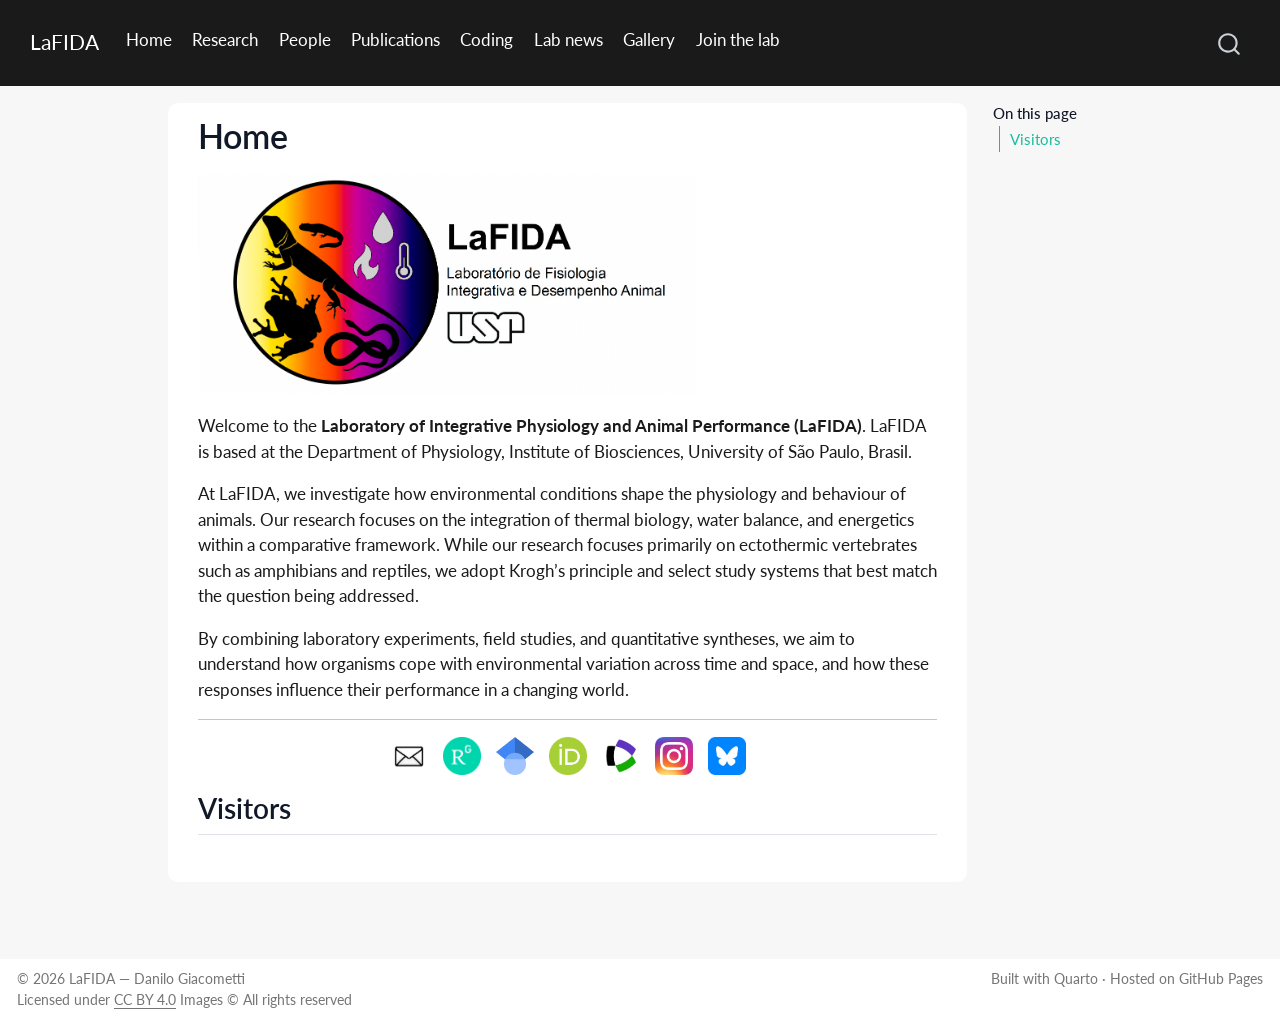
==== docs/index.html @ 8610ef66 "Initial LaFIDA website" ====
<!DOCTYPE html>
<html xmlns="http://www.w3.org/1999/xhtml" lang="en" xml:lang="en"><head>

<meta charset="utf-8">
<meta name="generator" content="quarto-1.9.38">

<meta name="viewport" content="width=device-width, initial-scale=1.0, user-scalable=yes">


<title>Home – LaFIDA</title>
<style>
/* Default styles provided by pandoc.
** See https://pandoc.org/MANUAL.html#variables-for-html for config info.
*/
code{white-space: pre-wrap;}
span.smallcaps{font-variant: small-caps;}
div.columns{display: flex; gap: min(4vw, 1.5em);}
div.column{flex: auto; overflow-x: auto;}
div.hanging-indent{margin-left: 1.5em; text-indent: -1.5em;}
ul.task-list{list-style: none;}
ul.task-list li input[type="checkbox"] {
  width: 0.8em;
  margin: 0 0.8em 0.2em -1em; /* quarto-specific, see https://github.com/quarto-dev/quarto-cli/issues/4556 */ 
  vertical-align: middle;
}
</style>


<script src="site_libs/quarto-nav/quarto-nav.js"></script>
<script src="site_libs/quarto-nav/headroom.min.js"></script>
<script src="site_libs/clipboard/clipboard.min.js"></script>
<script src="site_libs/quarto-search/autocomplete.umd.js"></script>
<script src="site_libs/quarto-search/fuse.min.js"></script>
<script src="site_libs/quarto-search/quarto-search.js"></script>
<meta name="quarto:offset" content="./">
<script src="site_libs/quarto-html/quarto.js" type="module"></script>
<script src="site_libs/quarto-html/tabsets/tabsets.js" type="module"></script>
<script src="site_libs/quarto-html/popper.min.js"></script>
<script src="site_libs/quarto-html/tippy.umd.min.js"></script>
<script src="site_libs/quarto-html/anchor.min.js"></script>
<link href="site_libs/quarto-html/tippy.css" rel="stylesheet">
<link href="site_libs/quarto-html/quarto-syntax-highlighting-15634bcf2e68342d4ad2dfa704d543f6.css" rel="stylesheet" id="quarto-text-highlighting-styles">
<script src="site_libs/bootstrap/bootstrap.min.js"></script>
<link href="site_libs/bootstrap/bootstrap-icons.css" rel="stylesheet">
<link href="site_libs/bootstrap/bootstrap-6033a600180109c3731f6a886c29932c.min.css" rel="stylesheet" append-hash="true" id="quarto-bootstrap" data-mode="light">
<script id="quarto-search-options" type="application/json">{
  "location": "navbar",
  "copy-button": false,
  "collapse-after": 3,
  "panel-placement": "end",
  "type": "overlay",
  "limit": 50,
  "keyboard-shortcut": [
    "f",
    "/",
    "s"
  ],
  "show-item-context": false,
  "language": {
    "search-no-results-text": "No results",
    "search-matching-documents-text": "matching documents",
    "search-copy-link-title": "Copy link to search",
    "search-hide-matches-text": "Hide additional matches",
    "search-more-match-text": "more match in this document",
    "search-more-matches-text": "more matches in this document",
    "search-clear-button-title": "Clear",
    "search-text-placeholder": "",
    "search-detached-cancel-button-title": "Cancel",
    "search-submit-button-title": "Submit",
    "search-label": "Search"
  }
}</script>


<link rel="stylesheet" href="styles.css">
</head>

<body class="nav-fixed quarto-light">

<div id="quarto-search-results"></div>
  <header id="quarto-header" class="headroom fixed-top">
    <nav class="navbar navbar-expand-lg " data-bs-theme="dark">
      <div class="navbar-container container-fluid">
      <div class="navbar-brand-container mx-auto">
    <a class="navbar-brand" href="./index.html">
    <span class="navbar-title">LaFIDA</span>
    </a>
  </div>
            <div id="quarto-search" class="" title="Search"></div>
          <button class="navbar-toggler" type="button" data-bs-toggle="collapse" data-bs-target="#navbarCollapse" aria-controls="navbarCollapse" role="menu" aria-expanded="false" aria-label="Toggle navigation" onclick="if (window.quartoToggleHeadroom) { window.quartoToggleHeadroom(); }">
  <span class="navbar-toggler-icon"></span>
</button>
          <div class="collapse navbar-collapse" id="navbarCollapse">
            <ul class="navbar-nav navbar-nav-scroll me-auto">
  <li class="nav-item">
    <a class="nav-link active" href="./index.html" aria-current="page"> 
<span class="menu-text">Home</span></a>
  </li>  
  <li class="nav-item">
    <a class="nav-link" href="./research.html"> 
<span class="menu-text">Research</span></a>
  </li>  
  <li class="nav-item">
    <a class="nav-link" href="./people.html"> 
<span class="menu-text">People</span></a>
  </li>  
  <li class="nav-item">
    <a class="nav-link" href="./publications.html"> 
<span class="menu-text">Publications</span></a>
  </li>  
  <li class="nav-item">
    <a class="nav-link" href="./coding.html"> 
<span class="menu-text">Coding</span></a>
  </li>  
  <li class="nav-item">
    <a class="nav-link" href="./news.html"> 
<span class="menu-text">Lab news</span></a>
  </li>  
  <li class="nav-item">
    <a class="nav-link" href="./gallery.html"> 
<span class="menu-text">Gallery</span></a>
  </li>  
  <li class="nav-item">
    <a class="nav-link" href="./opportunities.html"> 
<span class="menu-text">Join the lab</span></a>
  </li>  
</ul>
          </div> <!-- /navcollapse -->
            <div class="quarto-navbar-tools">
</div>
      </div> <!-- /container-fluid -->
    </nav>
</header>
<!-- content -->
<div id="quarto-content" class="quarto-container page-columns page-rows-contents page-layout-article page-navbar">
<!-- sidebar -->
<!-- margin-sidebar -->
    <div id="quarto-margin-sidebar" class="sidebar margin-sidebar">
        <nav id="TOC" role="doc-toc" class="toc-active">
    <h2 id="toc-title">On this page</h2>
   
  <ul>
  <li><a href="#visitors" id="toc-visitors" class="nav-link active" data-scroll-target="#visitors">Visitors</a></li>
  </ul>
</nav>
    </div>
<!-- main -->
<main class="content" id="quarto-document-content">

<header id="title-block-header" class="quarto-title-block default">
<div class="quarto-title">
<h1 class="title">Home</h1>
</div>



<div class="quarto-title-meta">

    
  
    
  </div>
  


</header>


<p><img src="images/Logo hor.png" class="img-fluid" width="500"></p>
<p>Welcome to the <strong>Laboratory of Integrative Physiology and Animal Performance (LaFIDA)</strong>. LaFIDA is based at the Department of Physiology, Institute of Biosciences, University of São Paulo, Brasil.</p>
<p>At LaFIDA, we investigate how environmental conditions shape the physiology and behaviour of animals. Our research focuses on the integration of thermal biology, water balance, and energetics within a comparative framework. While our research focuses primarily on ectothermic vertebrates such as amphibians and reptiles, we adopt Krogh’s principle and select study systems that best match the question being addressed.</p>
<p>By combining laboratory experiments, field studies, and quantitative syntheses, we aim to understand how organisms cope with environmental variation across time and space, and how these responses influence their performance in a changing world.</p>
<hr>
<div class="social-icons">
<p><a href="mailto:dgiacometti@usp.br" target="_blank"> <img src="images/email.png"> </a></p>
<p><a href="https://www.researchgate.net/profile/Danilo_Giacometti" target="_blank"> <img src="images/researchgate.png"> </a></p>
<p><a href="https://scholar.google.com.br/citations?user=ECFZU4kAAAAJ&amp;hl=en" target="_blank"> <img src="images/googlescholar.png"> </a></p>
<p><a href="https://orcid.org/0000-0002-3882-000X" target="_blank"> <img src="images/orcid.png"> </a></p>
<p><a href="https://www.webofscience.com/wos/author/record/B-7499-2019" target="_blank"> <img src="images/webofscience.png"> </a></p>
<p><a href="https://www.instagram.com/lafida_usp" target="_blank"> <img src="images/instagram.png"> </a></p>
<p><a href="https://bsky.app/profile/giacometti.bsky.social" target="_blank"> <img src="images/bluesky.png"> </a></p>
</div>
<section id="visitors" class="level2">
<h2 class="anchored" data-anchor-id="visitors">Visitors</h2>
<div style="text-align: center; margin-top: 10px;">
<script type="text/javascript" id="mapmyvisitors" src="//mapmyvisitors.com/map.js?d=pg2UcoHnraZ67djY5p59Sn_5vMjdh8iBuMuGF35Wbc8&amp;cl=ffffff&amp;w=a">
  </script>
</div>


</section>

</main> <!-- /main -->
<script id="quarto-html-after-body" type="application/javascript">
  window.document.addEventListener("DOMContentLoaded", function (event) {
    const icon = "";
    const anchorJS = new window.AnchorJS();
    anchorJS.options = {
      placement: 'right',
      icon: icon
    };
    anchorJS.add('.anchored');
    const isCodeAnnotation = (el) => {
      for (const clz of el.classList) {
        if (clz.startsWith('code-annotation-')) {                     
          return true;
        }
      }
      return false;
    }
    const onCopySuccess = function(e) {
      // button target
      const button = e.trigger;
      // don't keep focus
      button.blur();
      // flash "checked"
      button.classList.add('code-copy-button-checked');
      var currentTitle = button.getAttribute("title");
      button.setAttribute("title", "Copied!");
      let tooltip;
      if (window.bootstrap) {
        button.setAttribute("data-bs-toggle", "tooltip");
        button.setAttribute("data-bs-placement", "left");
        button.setAttribute("data-bs-title", "Copied!");
        tooltip = new bootstrap.Tooltip(button, 
          { trigger: "manual", 
            customClass: "code-copy-button-tooltip",
            offset: [0, -8]});
        tooltip.show();    
      }
      setTimeout(function() {
        if (tooltip) {
          tooltip.hide();
          button.removeAttribute("data-bs-title");
          button.removeAttribute("data-bs-toggle");
          button.removeAttribute("data-bs-placement");
        }
        button.setAttribute("title", currentTitle);
        button.classList.remove('code-copy-button-checked');
      }, 1000);
      // clear code selection
      e.clearSelection();
    }
    const getTextToCopy = function(trigger) {
      const outerScaffold = trigger.parentElement.cloneNode(true);
      const codeEl = outerScaffold.querySelector('code');
      for (const childEl of codeEl.children) {
        if (isCodeAnnotation(childEl)) {
          childEl.remove();
        }
      }
      return codeEl.innerText;
    }
    const clipboard = new window.ClipboardJS('.code-copy-button:not([data-in-quarto-modal])', {
      text: getTextToCopy
    });
    clipboard.on('success', onCopySuccess);
    if (window.document.getElementById('quarto-embedded-source-code-modal')) {
      const clipboardModal = new window.ClipboardJS('.code-copy-button[data-in-quarto-modal]', {
        text: getTextToCopy,
        container: window.document.getElementById('quarto-embedded-source-code-modal')
      });
      clipboardModal.on('success', onCopySuccess);
    }
      var localhostRegex = new RegExp(/^(?:http|https):\/\/localhost\:?[0-9]*\//);
      var mailtoRegex = new RegExp(/^mailto:/);
        var filterRegex = new RegExp('/' + window.location.host + '/');
      var isInternal = (href) => {
          return filterRegex.test(href) || localhostRegex.test(href) || mailtoRegex.test(href);
      }
      // Inspect non-navigation links and adorn them if external
     var links = window.document.querySelectorAll('a[href]:not(.nav-link):not(.navbar-brand):not(.toc-action):not(.sidebar-link):not(.sidebar-item-toggle):not(.pagination-link):not(.no-external):not([aria-hidden]):not(.dropdown-item):not(.quarto-navigation-tool):not(.about-link)');
      for (var i=0; i<links.length; i++) {
        const link = links[i];
        if (!isInternal(link.href)) {
          // undo the damage that might have been done by quarto-nav.js in the case of
          // links that we want to consider external
          if (link.dataset.originalHref !== undefined) {
            link.href = link.dataset.originalHref;
          }
        }
      }
    function tippyHover(el, contentFn, onTriggerFn, onUntriggerFn) {
      const config = {
        allowHTML: true,
        maxWidth: 500,
        delay: 100,
        arrow: false,
        appendTo: function(el) {
            return el.parentElement;
        },
        interactive: true,
        interactiveBorder: 10,
        theme: 'quarto',
        placement: 'bottom-start',
      };
      if (contentFn) {
        config.content = contentFn;
      }
      if (onTriggerFn) {
        config.onTrigger = onTriggerFn;
      }
      if (onUntriggerFn) {
        config.onUntrigger = onUntriggerFn;
      }
      window.tippy(el, config); 
    }
    const noterefs = window.document.querySelectorAll('a[role="doc-noteref"]');
    for (var i=0; i<noterefs.length; i++) {
      const ref = noterefs[i];
      tippyHover(ref, function() {
        // use id or data attribute instead here
        let href = ref.getAttribute('data-footnote-href') || ref.getAttribute('href');
        try { href = new URL(href).hash; } catch {}
        const id = href.replace(/^#\/?/, "");
        const note = window.document.getElementById(id);
        if (note) {
          return note.innerHTML;
        } else {
          return "";
        }
      });
    }
    const xrefs = window.document.querySelectorAll('a.quarto-xref');
    const processXRef = (id, note) => {
      // Strip column container classes
      const stripColumnClz = (el) => {
        el.classList.remove("page-full", "page-columns");
        if (el.children) {
          for (const child of el.children) {
            stripColumnClz(child);
          }
        }
      }
      stripColumnClz(note)
      if (id === null || id.startsWith('sec-')) {
        // Special case sections, only their first couple elements
        const container = document.createElement("div");
        if (note.children && note.children.length > 2) {
          container.appendChild(note.children[0].cloneNode(true));
          for (let i = 1; i < note.children.length; i++) {
            const child = note.children[i];
            if (child.tagName === "P" && child.innerText === "") {
              continue;
            } else {
              container.appendChild(child.cloneNode(true));
              break;
            }
          }
          if (window.Quarto?.typesetMath) {
            window.Quarto.typesetMath(container);
          }
          return container.innerHTML
        } else {
          if (window.Quarto?.typesetMath) {
            window.Quarto.typesetMath(note);
          }
          return note.innerHTML;
        }
      } else {
        // Remove any anchor links if they are present
        const anchorLink = note.querySelector('a.anchorjs-link');
        if (anchorLink) {
          anchorLink.remove();
        }
        if (window.Quarto?.typesetMath) {
          window.Quarto.typesetMath(note);
        }
        if (note.classList.contains("callout")) {
          return note.outerHTML;
        } else {
          return note.innerHTML;
        }
      }
    }
    for (var i=0; i<xrefs.length; i++) {
      const xref = xrefs[i];
      tippyHover(xref, undefined, function(instance) {
        instance.disable();
        let url = xref.getAttribute('href');
        let hash = undefined; 
        if (url.startsWith('#')) {
          hash = url;
        } else {
          try { hash = new URL(url).hash; } catch {}
        }
        if (hash) {
          const id = hash.replace(/^#\/?/, "");
          const note = window.document.getElementById(id);
          if (note !== null) {
            try {
              const html = processXRef(id, note.cloneNode(true));
              instance.setContent(html);
            } finally {
              instance.enable();
              instance.show();
            }
          } else {
            // See if we can fetch this
            fetch(url.split('#')[0])
            .then(res => res.text())
            .then(html => {
              const parser = new DOMParser();
              const htmlDoc = parser.parseFromString(html, "text/html");
              const note = htmlDoc.getElementById(id);
              if (note !== null) {
                const html = processXRef(id, note);
                instance.setContent(html);
              } 
            }).finally(() => {
              instance.enable();
              instance.show();
            });
          }
        } else {
          // See if we can fetch a full url (with no hash to target)
          // This is a special case and we should probably do some content thinning / targeting
          fetch(url)
          .then(res => res.text())
          .then(html => {
            const parser = new DOMParser();
            const htmlDoc = parser.parseFromString(html, "text/html");
            const note = htmlDoc.querySelector('main.content');
            if (note !== null) {
              // This should only happen for chapter cross references
              // (since there is no id in the URL)
              // remove the first header
              if (note.children.length > 0 && note.children[0].tagName === "HEADER") {
                note.children[0].remove();
              }
              const html = processXRef(null, note);
              instance.setContent(html);
            } 
          }).finally(() => {
            instance.enable();
            instance.show();
          });
        }
      }, function(instance) {
      });
    }
        let selectedAnnoteEl;
        const selectorForAnnotation = ( cell, annotation) => {
          let cellAttr = 'data-code-cell="' + cell + '"';
          let lineAttr = 'data-code-annotation="' +  annotation + '"';
          const selector = 'span[' + cellAttr + '][' + lineAttr + ']';
          return selector;
        }
        const selectCodeLines = (annoteEl) => {
          const doc = window.document;
          const targetCell = annoteEl.getAttribute("data-target-cell");
          const targetAnnotation = annoteEl.getAttribute("data-target-annotation");
          const annoteSpan = window.document.querySelector(selectorForAnnotation(targetCell, targetAnnotation));
          const lines = annoteSpan.getAttribute("data-code-lines").split(",");
          const lineIds = lines.map((line) => {
            return targetCell + "-" + line;
          })
          let top = null;
          let height = null;
          let parent = null;
          if (lineIds.length > 0) {
              //compute the position of the single el (top and bottom and make a div)
              const el = window.document.getElementById(lineIds[0]);
              top = el.offsetTop;
              height = el.offsetHeight;
              parent = el.parentElement.parentElement;
            if (lineIds.length > 1) {
              const lastEl = window.document.getElementById(lineIds[lineIds.length - 1]);
              const bottom = lastEl.offsetTop + lastEl.offsetHeight;
              height = bottom - top;
            }
            if (top !== null && height !== null && parent !== null) {
              // cook up a div (if necessary) and position it 
              let div = window.document.getElementById("code-annotation-line-highlight");
              if (div === null) {
                div = window.document.createElement("div");
                div.setAttribute("id", "code-annotation-line-highlight");
                div.style.position = 'absolute';
                parent.appendChild(div);
              }
              div.style.top = top - 2 + "px";
              div.style.height = height + 4 + "px";
              div.style.left = 0;
              let gutterDiv = window.document.getElementById("code-annotation-line-highlight-gutter");
              if (gutterDiv === null) {
                gutterDiv = window.document.createElement("div");
                gutterDiv.setAttribute("id", "code-annotation-line-highlight-gutter");
                gutterDiv.style.position = 'absolute';
                const codeCell = window.document.getElementById(targetCell);
                const gutter = codeCell.querySelector('.code-annotation-gutter');
                gutter.appendChild(gutterDiv);
              }
              gutterDiv.style.top = top - 2 + "px";
              gutterDiv.style.height = height + 4 + "px";
            }
            selectedAnnoteEl = annoteEl;
          }
        };
        const unselectCodeLines = () => {
          const elementsIds = ["code-annotation-line-highlight", "code-annotation-line-highlight-gutter"];
          elementsIds.forEach((elId) => {
            const div = window.document.getElementById(elId);
            if (div) {
              div.remove();
            }
          });
          selectedAnnoteEl = undefined;
        };
          // Handle positioning of the toggle
      window.addEventListener(
        "resize",
        throttle(() => {
          elRect = undefined;
          if (selectedAnnoteEl) {
            selectCodeLines(selectedAnnoteEl);
          }
        }, 10)
      );
      function throttle(fn, ms) {
      let throttle = false;
      let timer;
        return (...args) => {
          if(!throttle) { // first call gets through
              fn.apply(this, args);
              throttle = true;
          } else { // all the others get throttled
              if(timer) clearTimeout(timer); // cancel #2
              timer = setTimeout(() => {
                fn.apply(this, args);
                timer = throttle = false;
              }, ms);
          }
        };
      }
        // Attach click handler to the DT
        const annoteDls = window.document.querySelectorAll('dt[data-target-cell]');
        for (const annoteDlNode of annoteDls) {
          annoteDlNode.addEventListener('click', (event) => {
            const clickedEl = event.target;
            if (clickedEl !== selectedAnnoteEl) {
              unselectCodeLines();
              const activeEl = window.document.querySelector('dt[data-target-cell].code-annotation-active');
              if (activeEl) {
                activeEl.classList.remove('code-annotation-active');
              }
              selectCodeLines(clickedEl);
              clickedEl.classList.add('code-annotation-active');
            } else {
              // Unselect the line
              unselectCodeLines();
              clickedEl.classList.remove('code-annotation-active');
            }
          });
        }
    const findCites = (el) => {
      const parentEl = el.parentElement;
      if (parentEl) {
        const cites = parentEl.dataset.cites;
        if (cites) {
          return {
            el,
            cites: cites.split(' ')
          };
        } else {
          return findCites(el.parentElement)
        }
      } else {
        return undefined;
      }
    };
    var bibliorefs = window.document.querySelectorAll('a[role="doc-biblioref"]');
    for (var i=0; i<bibliorefs.length; i++) {
      const ref = bibliorefs[i];
      const citeInfo = findCites(ref);
      if (citeInfo) {
        tippyHover(citeInfo.el, function() {
          var popup = window.document.createElement('div');
          citeInfo.cites.forEach(function(cite) {
            var citeDiv = window.document.createElement('div');
            citeDiv.classList.add('hanging-indent');
            citeDiv.classList.add('csl-entry');
            var biblioDiv = window.document.getElementById('ref-' + cite);
            if (biblioDiv) {
              citeDiv.innerHTML = biblioDiv.innerHTML;
            }
            popup.appendChild(citeDiv);
          });
          return popup.innerHTML;
        });
      }
    }
  });
  </script>
</div> <!-- /content -->
<footer class="footer">
  <div class="nav-footer">
    <div class="nav-footer-left">
<p>© 2026 LaFIDA — Danilo Giacometti<br>
Licensed under <a href="https://creativecommons.org/licenses/by/4.0/">CC BY 4.0</a> Images © All rights reserved</p>
</div>   
    <div class="nav-footer-center">
      &nbsp;
    </div>
    <div class="nav-footer-right">
<p>Built with Quarto · Hosted on GitHub Pages</p>
</div>
  </div>
</footer>




</body></html>
---- docs/site_libs/quarto-html/tippy.css ----
.tippy-box[data-animation=fade][data-state=hidden]{opacity:0}[data-tippy-root]{max-width:calc(100vw - 10px)}.tippy-box{position:relative;background-color:#333;color:#fff;border-radius:4px;font-size:14px;line-height:1.4;white-space:normal;outline:0;transition-property:transform,visibility,opacity}.tippy-box[data-placement^=top]>.tippy-arrow{bottom:0}.tippy-box[data-placement^=top]>.tippy-arrow:before{bottom:-7px;left:0;border-width:8px 8px 0;border-top-color:initial;transform-origin:center top}.tippy-box[data-placement^=bottom]>.tippy-arrow{top:0}.tippy-box[data-placement^=bottom]>.tippy-arrow:before{top:-7px;left:0;border-width:0 8px 8px;border-bottom-color:initial;transform-origin:center bottom}.tippy-box[data-placement^=left]>.tippy-arrow{right:0}.tippy-box[data-placement^=left]>.tippy-arrow:before{border-width:8px 0 8px 8px;border-left-color:initial;right:-7px;transform-origin:center left}.tippy-box[data-placement^=right]>.tippy-arrow{left:0}.tippy-box[data-placement^=right]>.tippy-arrow:before{left:-7px;border-width:8px 8px 8px 0;border-right-color:initial;transform-origin:center right}.tippy-box[data-inertia][data-state=visible]{transition-timing-function:cubic-bezier(.54,1.5,.38,1.11)}.tippy-arrow{width:16px;height:16px;color:#333}.tippy-arrow:before{content:"";position:absolute;border-color:transparent;border-style:solid}.tippy-content{position:relative;padding:5px 9px;z-index:1}
---- docs/site_libs/quarto-html/quarto-syntax-highlighting-15634bcf2e68342d4ad2dfa704d543f6.css ----
/* quarto syntax highlight colors */
:root {
  --quarto-hl-ot-color: #003B4F;
  --quarto-hl-at-color: #657422;
  --quarto-hl-ss-color: #20794D;
  --quarto-hl-an-color: #5E5E5E;
  --quarto-hl-fu-color: #4758AB;
  --quarto-hl-st-color: #20794D;
  --quarto-hl-cf-color: #003B4F;
  --quarto-hl-op-color: #5E5E5E;
  --quarto-hl-er-color: #AD0000;
  --quarto-hl-bn-color: #AD0000;
  --quarto-hl-al-color: #AD0000;
  --quarto-hl-va-color: #111111;
  --quarto-hl-bu-color: inherit;
  --quarto-hl-ex-color: inherit;
  --quarto-hl-pp-color: #AD0000;
  --quarto-hl-in-color: #5E5E5E;
  --quarto-hl-vs-color: #20794D;
  --quarto-hl-wa-color: #5E5E5E;
  --quarto-hl-do-color: #5E5E5E;
  --quarto-hl-im-color: #00769E;
  --quarto-hl-ch-color: #20794D;
  --quarto-hl-dt-color: #AD0000;
  --quarto-hl-fl-color: #AD0000;
  --quarto-hl-co-color: #5E5E5E;
  --quarto-hl-cv-color: #5E5E5E;
  --quarto-hl-cn-color: #8f5902;
  --quarto-hl-sc-color: #5E5E5E;
  --quarto-hl-dv-color: #AD0000;
  --quarto-hl-kw-color: #003B4F;
}

/* other quarto variables */
:root {
  --quarto-font-monospace: SFMono-Regular, Menlo, Monaco, Consolas, "Liberation Mono", "Courier New", monospace;
}

/* syntax highlight based on Pandoc's rules */
pre > code.sourceCode > span {
  color: #003B4F;
}

code.sourceCode > span {
  color: #003B4F;
}

div.sourceCode,
div.sourceCode pre.sourceCode {
  color: #003B4F;
}

/* Normal */
code span {
  color: #003B4F;
}

/* Alert */
code span.al {
  color: #AD0000;
  font-style: inherit;
}

/* Annotation */
code span.an {
  color: #5E5E5E;
  font-style: inherit;
}

/* Attribute */
code span.at {
  color: #657422;
  font-style: inherit;
}

/* BaseN */
code span.bn {
  color: #AD0000;
  font-style: inherit;
}

/* BuiltIn */
code span.bu {
  font-style: inherit;
}

/* ControlFlow */
code span.cf {
  color: #003B4F;
  font-weight: bold;
  font-style: inherit;
}

/* Char */
code span.ch {
  color: #20794D;
  font-style: inherit;
}

/* Constant */
code span.cn {
  color: #8f5902;
  font-style: inherit;
}

/* Comment */
code span.co {
  color: #5E5E5E;
  font-style: inherit;
}

/* CommentVar */
code span.cv {
  color: #5E5E5E;
  font-style: italic;
}

/* Documentation */
code span.do {
  color: #5E5E5E;
  font-style: italic;
}

/* DataType */
code span.dt {
  color: #AD0000;
  font-style: inherit;
}

/* DecVal */
code span.dv {
  color: #AD0000;
  font-style: inherit;
}

/* Error */
code span.er {
  color: #AD0000;
  font-style: inherit;
}

/* Extension */
code span.ex {
  font-style: inherit;
}

/* Float */
code span.fl {
  color: #AD0000;
  font-style: inherit;
}

/* Function */
code span.fu {
  color: #4758AB;
  font-style: inherit;
}

/* Import */
code span.im {
  color: #00769E;
  font-style: inherit;
}

/* Information */
code span.in {
  color: #5E5E5E;
  font-style: inherit;
}

/* Keyword */
code span.kw {
  color: #003B4F;
  font-weight: bold;
  font-style: inherit;
}

/* Operator */
code span.op {
  color: #5E5E5E;
  font-style: inherit;
}

/* Other */
code span.ot {
  color: #003B4F;
  font-style: inherit;
}

/* Preprocessor */
code span.pp {
  color: #AD0000;
  font-style: inherit;
}

/* SpecialChar */
code span.sc {
  color: #5E5E5E;
  font-style: inherit;
}

/* SpecialString */
code span.ss {
  color: #20794D;
  font-style: inherit;
}

/* String */
code span.st {
  color: #20794D;
  font-style: inherit;
}

/* Variable */
code span.va {
  color: #111111;
  font-style: inherit;
}

/* VerbatimString */
code span.vs {
  color: #20794D;
  font-style: inherit;
}

/* Warning */
code span.wa {
  color: #5E5E5E;
  font-style: italic;
}

.prevent-inlining {
  content: "</";
}

/*# sourceMappingURL=f23921c56f73e400b49028c9186a1aa0.css.map */
---- docs/styles.css ----
/* Background */
body {
  background-color: #F7F7F7;
  color: #1A1A1A;
}

/* Content area */
main {
  background-color: #FFFFFF;
  padding: 30px;
  border-radius: 10px;
}

/* Navbar */
.navbar {
  background-color: #1A1A1A;
}

.navbar a {
  color: white !important;
}

/* Links (primary accent) */
a {
  color: #F97316;
}

a:hover {
  color: #EA580C;
}

/* Headings */
h1, h2, h3 {
  color: #111827;
}

.social-icons {
  display: flex;
  flex-direction: row;
  justify-content: center;  /* ← THIS centers horizontally */
  align-items: center;
  gap: 15px;           /* space between icons */
  flex-wrap: nowrap;   /* keeps everything in ONE row */
}

.social-icons img {
  width: 38px;
  height: 38px;
}

.person {
  display: flex;
  align-items: center;
  gap: 20px;
  margin-bottom: 30px;
}

.person img {
  width: 140px;
  height: 140px;
  object-fit: cover;
  border-radius: 50%;
}

.person div {
  max-width: 600px;
}

.cv-button {
  display: inline-block;
  margin-top: 10px;
  padding: 8px 14px;
  background-color: #F97316;
  color: white;
  border-radius: 6px;
  text-decoration: none;
  font-weight: 500;
}

.cv-button:hover {
  background-color: #EA580C;
}

ul li {
  margin-bottom: 8px;
}

.repo-card {
  border: 1px solid #e5e7eb;
  border-radius: 10px;
  padding: 16px;
  margin-top: 15px;
}

.repo-card a {
  display: inline-block;
  margin-top: 8px;
  color: #F97316;
  font-weight: 500;
  text-decoration: none;
}

.repo-card a:hover {
  text-decoration: underline;
}

.github-link a {
  display: flex;
  align-items: center;
  gap: 10px;
  text-decoration: none;
}

.github-icon {
  width: 60px;
  height: auto;
}

.email-link {
  color: #F97316;
  font-weight: 500;
  text-decoration: none;
}

.email-link:hover {
  text-decoration: underline;
}

.columns {
  margin-bottom: 30px;
}

.column img {
  border-radius: 8px;
}

h3 {
  margin-top: 0;
}

.columns {
  border: 1px solid #e5e7eb;
  border-radius: 12px;
  padding: 15px;
}

.carousel {
  display: flex !important;
  flex-direction: row;
  overflow-x: auto;
  gap: 15px;
  padding: 10px 0;
  scroll-snap-type: x mandatory;
}

.carousel img {
  height: 400px;
  border-radius: 10px;
  flex-shrink: 0;
  scroll-snap-align: center;
}


.carousel {
  scroll-padding-left: 20px;
}
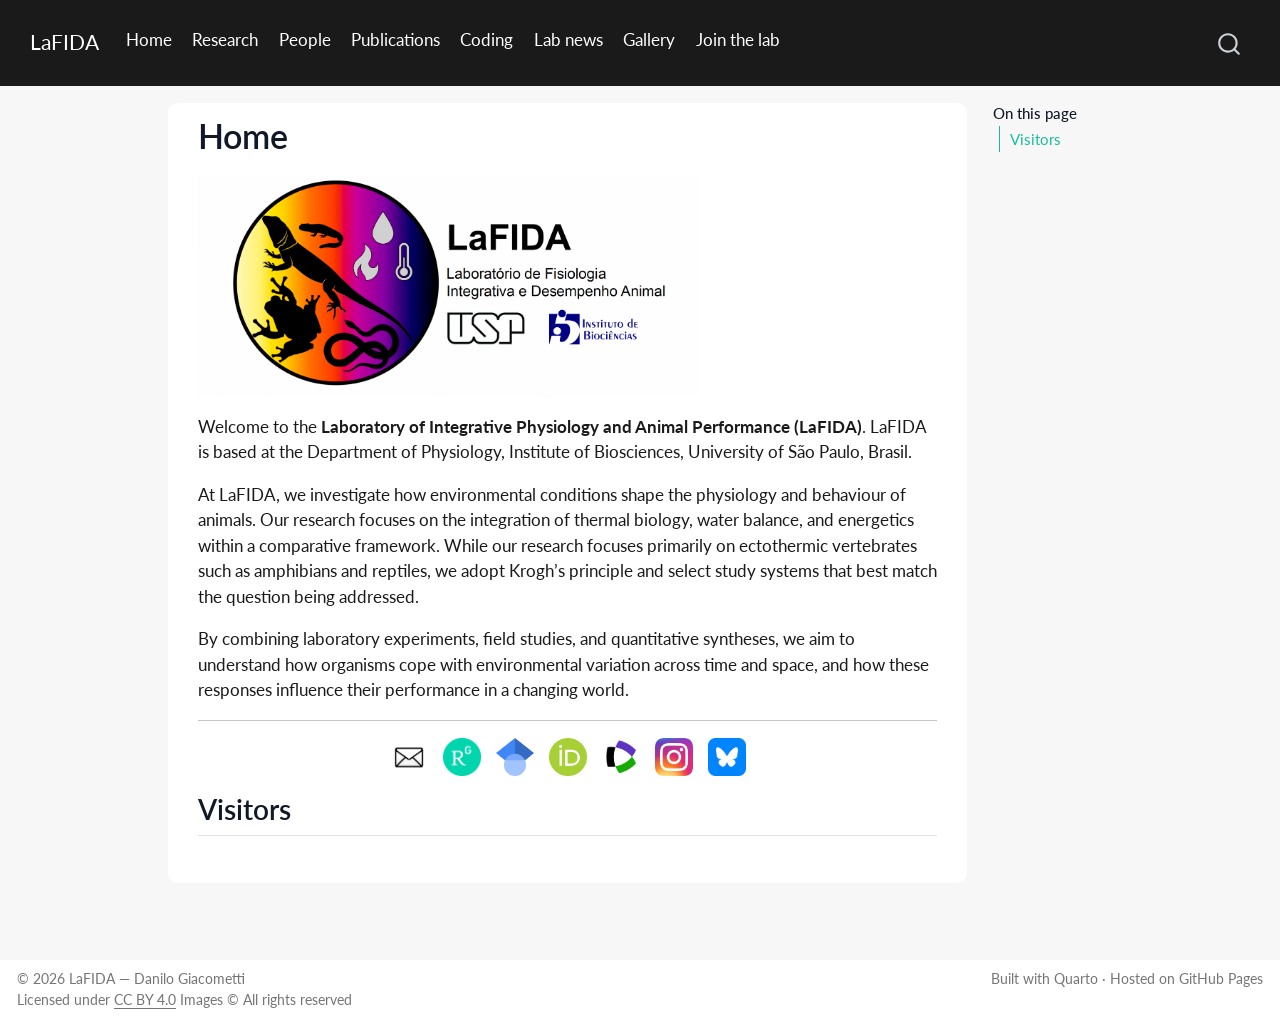
==== commit 5fdd566a: "Update website" ====
--- a/docs/index.html
+++ b/docs/index.html
@@ -33,6 +33,7 @@
 <script src="site_libs/quarto-search/fuse.min.js"></script>
 <script src="site_libs/quarto-search/quarto-search.js"></script>
 <meta name="quarto:offset" content="./">
+<link href="./images/favicon.png" rel="icon" type="image/png">
 <script src="site_libs/quarto-html/quarto.js" type="module"></script>
 <script src="site_libs/quarto-html/tabsets/tabsets.js" type="module"></script>
 <script src="site_libs/quarto-html/popper.min.js"></script>
@@ -73,6 +74,10 @@
 
 
 <link rel="stylesheet" href="styles.css">
+<meta property="og:title" content="Home – LaFIDA">
+<meta property="og:description" content="">
+<meta property="og:image" content="images/Logo.png">
+<meta property="og:site_name" content="LaFIDA">
 </head>
 
 <body class="nav-fixed quarto-light">
@@ -166,7 +171,7 @@
 </header>
 
 
-<p><img src="images/Logo hor.png" class="img-fluid" width="500"></p>
+<p><img src="images/Logo.png" class="img-fluid" width="500"></p>
 <p>Welcome to the <strong>Laboratory of Integrative Physiology and Animal Performance (LaFIDA)</strong>. LaFIDA is based at the Department of Physiology, Institute of Biosciences, University of São Paulo, Brasil.</p>
 <p>At LaFIDA, we investigate how environmental conditions shape the physiology and behaviour of animals. Our research focuses on the integration of thermal biology, water balance, and energetics within a comparative framework. While our research focuses primarily on ectothermic vertebrates such as amphibians and reptiles, we adopt Krogh’s principle and select study systems that best match the question being addressed.</p>
 <p>By combining laboratory experiments, field studies, and quantitative syntheses, we aim to understand how organisms cope with environmental variation across time and space, and how these responses influence their performance in a changing world.</p>
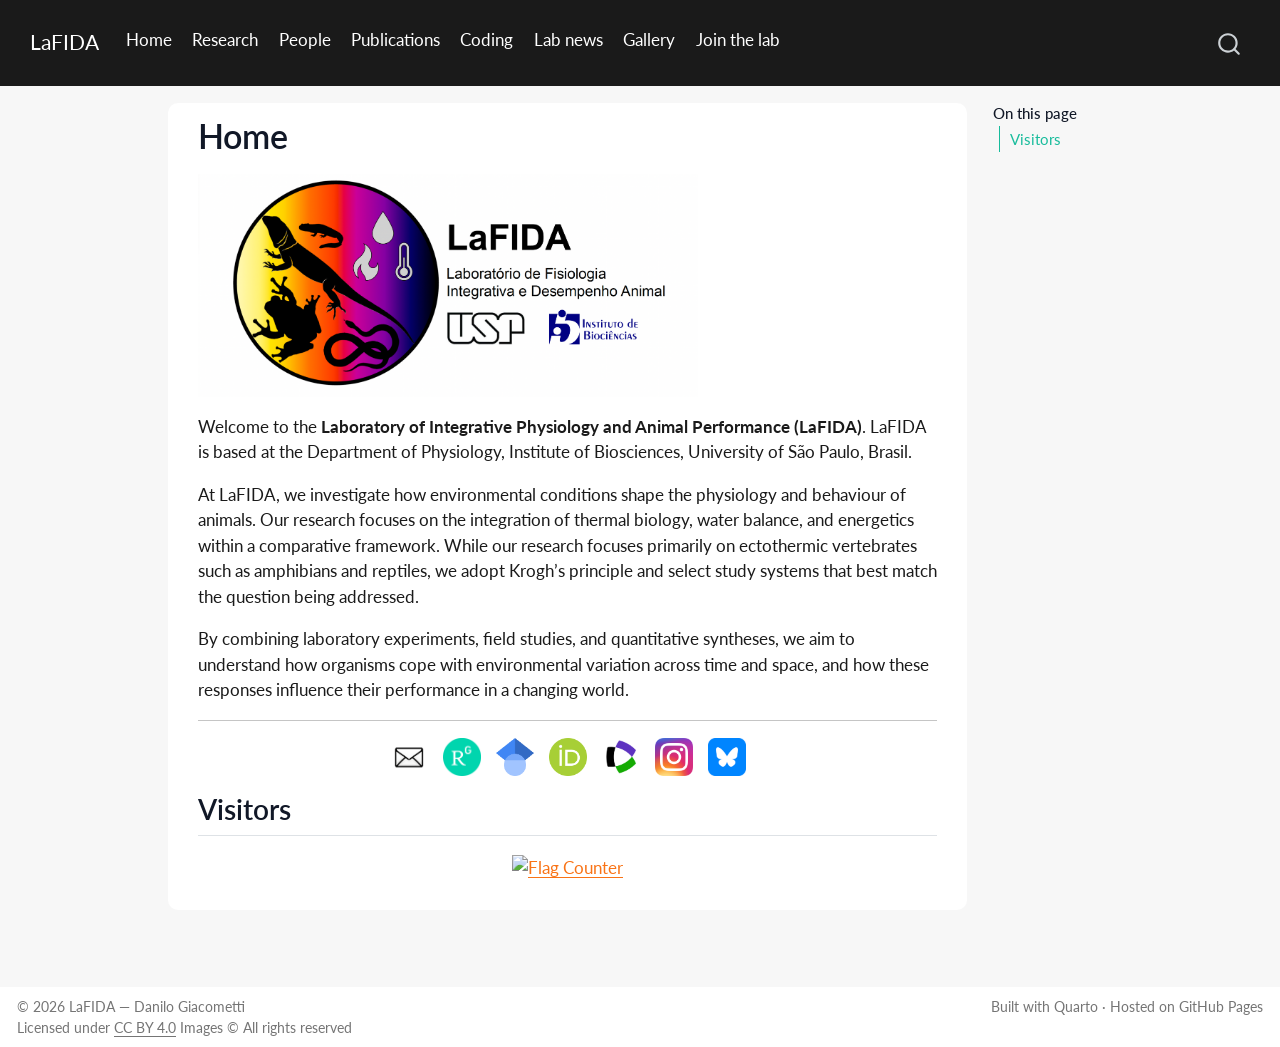
==== commit 196aaf65: "Add flag counter map" ====
--- a/docs/index.html
+++ b/docs/index.html
@@ -76,8 +76,10 @@
 <link rel="stylesheet" href="styles.css">
 <meta property="og:title" content="Home – LaFIDA">
 <meta property="og:description" content="">
-<meta property="og:image" content="images/Logo.png">
+<meta property="og:image" content="https://lafida.ib.usp.br/images/Logo.png">
 <meta property="og:site_name" content="LaFIDA">
+<meta property="og:image:height" content="1251">
+<meta property="og:image:width" content="2805">
 </head>
 
 <body class="nav-fixed quarto-light">
@@ -188,8 +190,7 @@
 <section id="visitors" class="level2">
 <h2 class="anchored" data-anchor-id="visitors">Visitors</h2>
 <div style="text-align: center; margin-top: 10px;">
-<script type="text/javascript" id="mapmyvisitors" src="//mapmyvisitors.com/map.js?d=pg2UcoHnraZ67djY5p59Sn_5vMjdh8iBuMuGF35Wbc8&amp;cl=ffffff&amp;w=a">
-  </script>
+<a href="https://info.flagcounter.com/k8nF"><img src="https://s05.flagcounter.com/map/k8nF/size_m/txt_000000/border_FFFFFF/pageviews_1/viewers_0/flags_0/" alt="Flag Counter" border="0"></a>
 </div>
 
 
@@ -269,7 +270,7 @@
     }
       var localhostRegex = new RegExp(/^(?:http|https):\/\/localhost\:?[0-9]*\//);
       var mailtoRegex = new RegExp(/^mailto:/);
-        var filterRegex = new RegExp('/' + window.location.host + '/');
+        var filterRegex = new RegExp("https:\/\/lafida\.ib\.usp\.br");
       var isInternal = (href) => {
           return filterRegex.test(href) || localhostRegex.test(href) || mailtoRegex.test(href);
       }
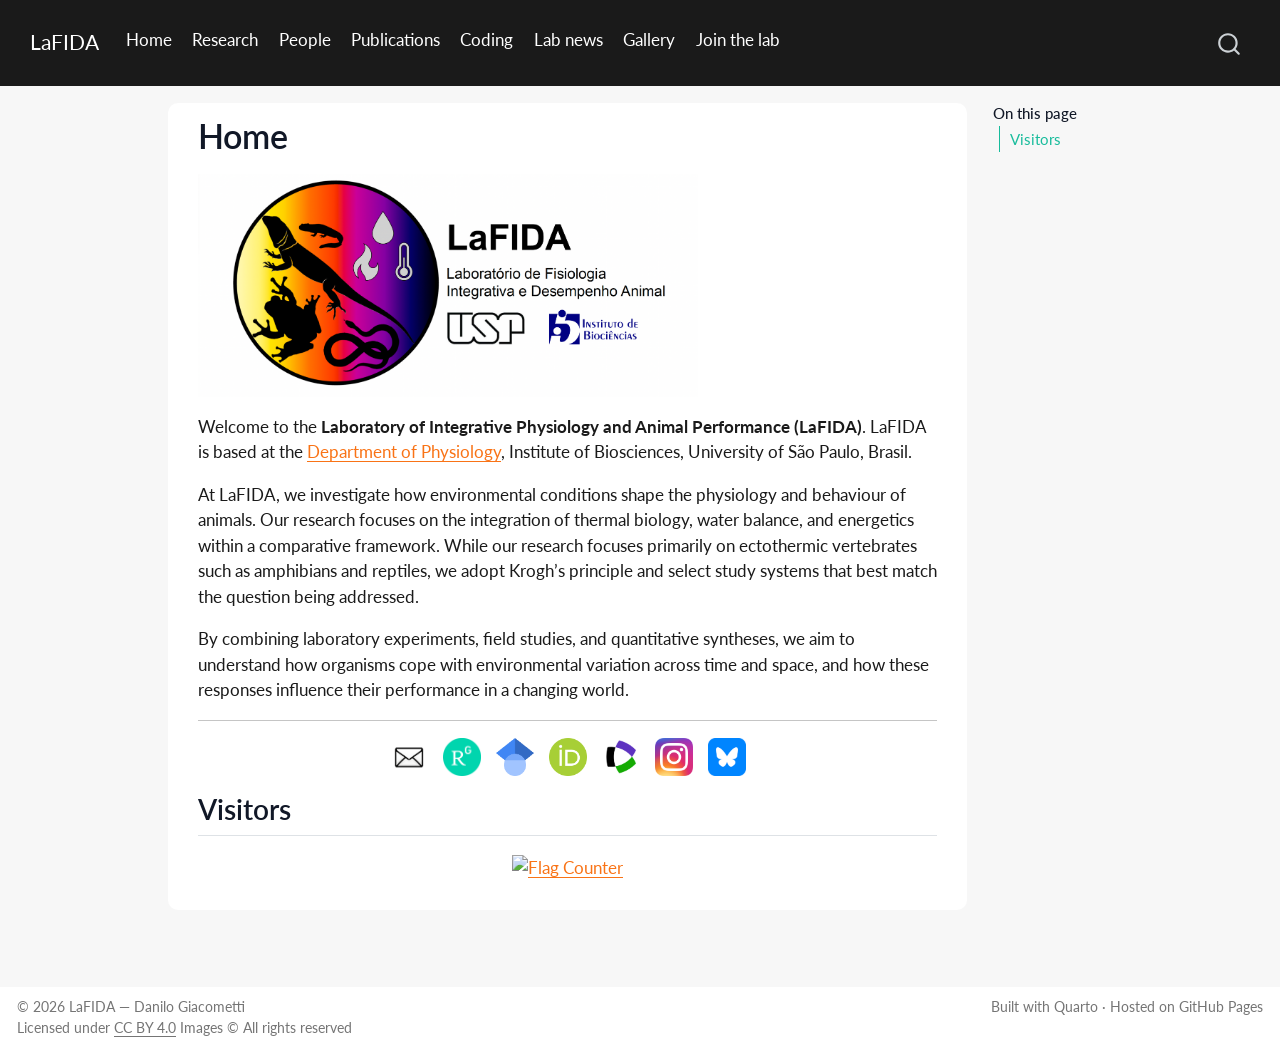
==== commit 7b291bc6: "Update website" ====
--- a/docs/index.html
+++ b/docs/index.html
@@ -80,6 +80,7 @@
 <meta property="og:site_name" content="LaFIDA">
 <meta property="og:image:height" content="1251">
 <meta property="og:image:width" content="2805">
+<link rel="canonical" href="https://lafida.ib.usp.br/">
 </head>
 
 <body class="nav-fixed quarto-light">
@@ -174,7 +175,7 @@
 
 
 <p><img src="images/Logo.png" class="img-fluid" width="500"></p>
-<p>Welcome to the <strong>Laboratory of Integrative Physiology and Animal Performance (LaFIDA)</strong>. LaFIDA is based at the Department of Physiology, Institute of Biosciences, University of São Paulo, Brasil.</p>
+<p>Welcome to the <strong>Laboratory of Integrative Physiology and Animal Performance (LaFIDA)</strong>. LaFIDA is based at the <a href="https://www.ib.usp.br/fisiologia.html" target="_blank">Department of Physiology</a>, Institute of Biosciences, University of São Paulo, Brasil.</p>
 <p>At LaFIDA, we investigate how environmental conditions shape the physiology and behaviour of animals. Our research focuses on the integration of thermal biology, water balance, and energetics within a comparative framework. While our research focuses primarily on ectothermic vertebrates such as amphibians and reptiles, we adopt Krogh’s principle and select study systems that best match the question being addressed.</p>
 <p>By combining laboratory experiments, field studies, and quantitative syntheses, we aim to understand how organisms cope with environmental variation across time and space, and how these responses influence their performance in a changing world.</p>
 <hr>
